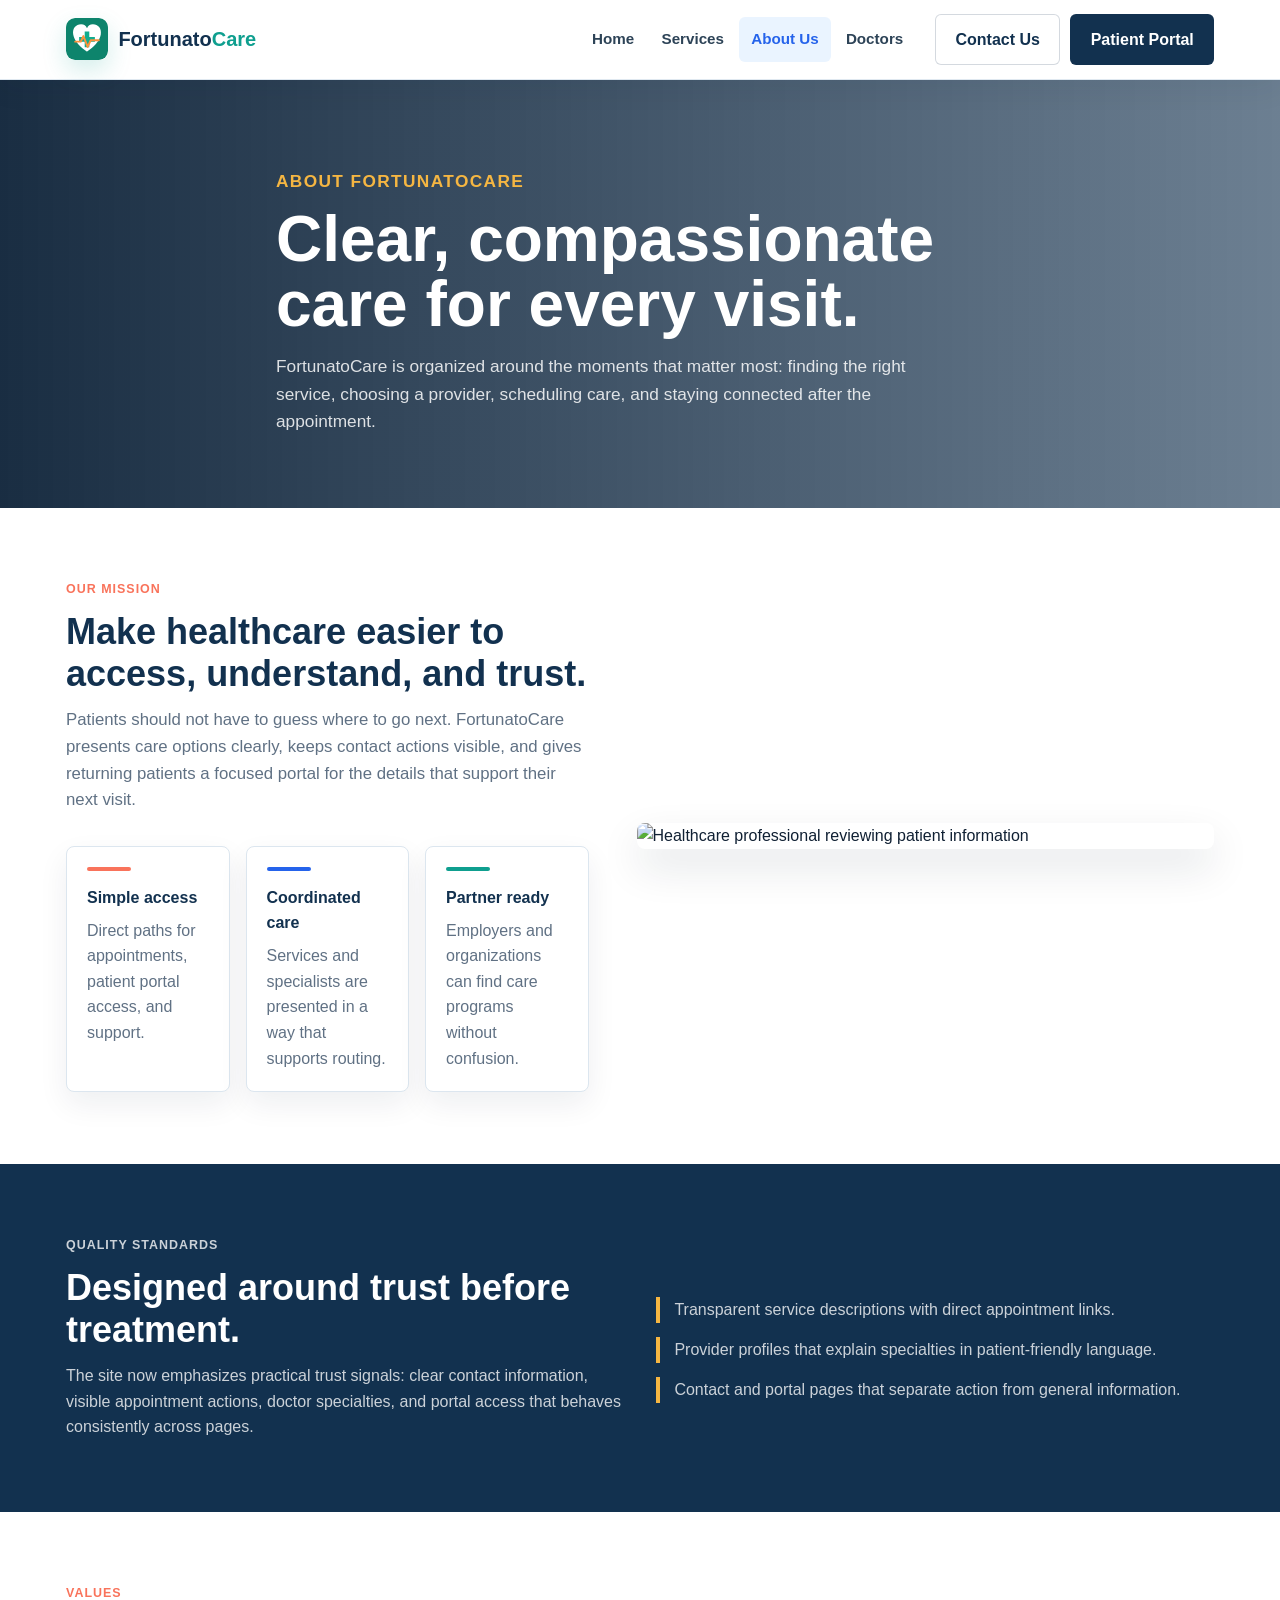
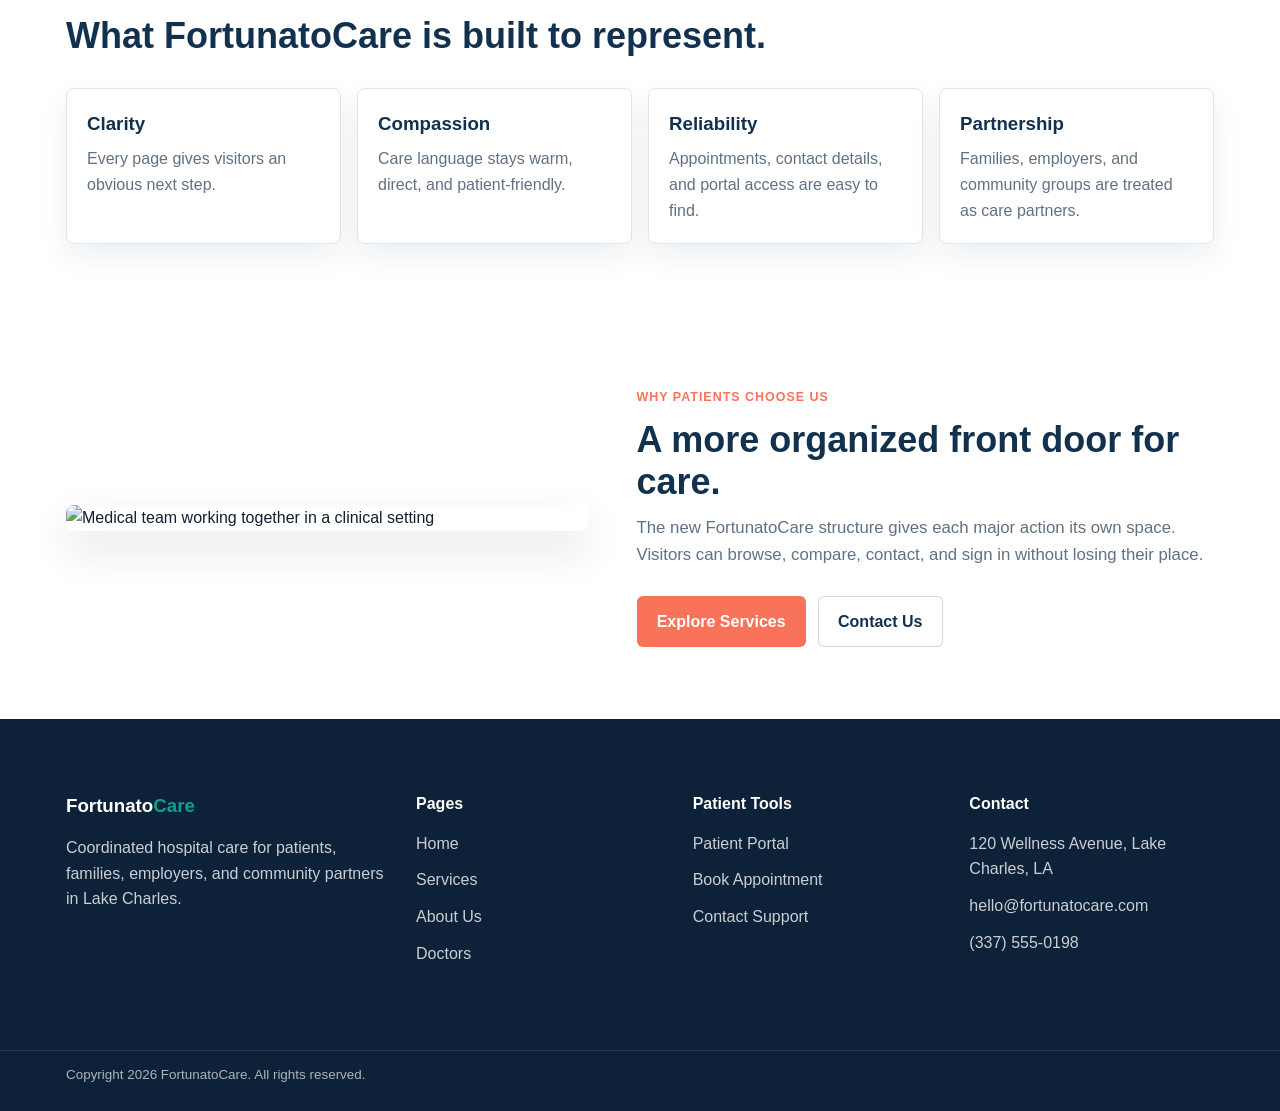
==== about.html @ ac628a7e "Improve FortunatoCare site structure and portal" ====
<!DOCTYPE html>
<html lang="en">
  <head>
    <meta charset="UTF-8" />
    <meta name="viewport" content="width=device-width, initial-scale=1.0" />
    <meta
      name="description"
      content="Learn about FortunatoCare's mission, patient-first care model, quality standards, and support for families and partner organizations."
    />
    <link rel="icon" type="image/svg+xml" href="assets/fortunatocare-symbol.svg" />
    <link rel="stylesheet" href="styles.css" />
    <script src="app.js" defer></script>
    <title>About Us | FortunatoCare</title>
  </head>
  <body>
    <header class="site-header">
      <nav class="section__container nav__container" aria-label="Primary navigation">
        <a class="nav__logo" href="index.html" aria-label="FortunatoCare home">
          <img src="assets/fortunatocare-symbol.svg" alt="" />
          <span>Fortunato<span>Care</span></span>
        </a>
        <button
          class="nav-toggle"
          type="button"
          aria-label="Open navigation menu"
          aria-controls="primary-navigation"
          aria-expanded="false"
          data-nav-toggle
        >
          <span></span>
        </button>
        <div class="nav-menu" id="primary-navigation">
          <ul class="nav__links">
            <li><a href="index.html">Home</a></li>
            <li><a href="services.html">Services</a></li>
            <li><a href="about.html" aria-current="page">About Us</a></li>
            <li><a href="doctors.html">Doctors</a></li>
          </ul>
          <div class="nav__actions">
            <a class="btn btn--ghost" href="contact.html">Contact Us</a>
            <a class="btn portal-button" href="portal.html">Patient Portal</a>
          </div>
        </div>
      </nav>
    </header>

    <main>
      <section class="page-hero page-hero--about">
        <div class="section__container page-hero__content">
          <p class="section__eyebrow">About FortunatoCare</p>
          <h1>Clear, compassionate care for every visit.</h1>
          <p>
            FortunatoCare is organized around the moments that matter most:
            finding the right service, choosing a provider, scheduling care, and
            staying connected after the appointment.
          </p>
        </div>
      </section>

      <section class="section__container split-grid">
        <div>
          <p class="section__eyebrow">Our mission</p>
          <h2 class="section__header">Make healthcare easier to access, understand, and trust.</h2>
          <p class="section__lead">
            Patients should not have to guess where to go next. FortunatoCare
            presents care options clearly, keeps contact actions visible, and
            gives returning patients a focused portal for the details that
            support their next visit.
          </p>
          <div class="feature-grid">
            <article class="feature-card">
              <div class="accent-line"></div>
              <strong>Simple access</strong>
              <p>Direct paths for appointments, patient portal access, and support.</p>
            </article>
            <article class="feature-card">
              <div class="accent-line accent-line--blue"></div>
              <strong>Coordinated care</strong>
              <p>Services and specialists are presented in a way that supports routing.</p>
            </article>
            <article class="feature-card">
              <div class="accent-line accent-line--teal"></div>
              <strong>Partner ready</strong>
              <p>Employers and organizations can find care programs without confusion.</p>
            </article>
          </div>
        </div>
        <img src="about.jpg" alt="Healthcare professional reviewing patient information" />
      </section>

      <section class="highlight-band">
        <div class="section__container highlight-grid">
          <div>
            <p class="section__eyebrow">Quality standards</p>
            <h2 class="section__header">Designed around trust before treatment.</h2>
            <p>
              The site now emphasizes practical trust signals: clear contact
              information, visible appointment actions, doctor specialties, and
              portal access that behaves consistently across pages.
            </p>
          </div>
          <ul class="highlight-list">
            <li>Transparent service descriptions with direct appointment links.</li>
            <li>Provider profiles that explain specialties in patient-friendly language.</li>
            <li>Contact and portal pages that separate action from general information.</li>
          </ul>
        </div>
      </section>

      <section class="section__container">
        <p class="section__eyebrow">Values</p>
        <h2 class="section__header">What FortunatoCare is built to represent.</h2>
        <div class="values-grid">
          <article class="value-card">
            <h3>Clarity</h3>
            <p>Every page gives visitors an obvious next step.</p>
          </article>
          <article class="value-card">
            <h3>Compassion</h3>
            <p>Care language stays warm, direct, and patient-friendly.</p>
          </article>
          <article class="value-card">
            <h3>Reliability</h3>
            <p>Appointments, contact details, and portal access are easy to find.</p>
          </article>
          <article class="value-card">
            <h3>Partnership</h3>
            <p>Families, employers, and community groups are treated as care partners.</p>
          </article>
        </div>
      </section>

      <section class="section__container split-grid">
        <img src="choose-us.webp" alt="Medical team working together in a clinical setting" />
        <div>
          <p class="section__eyebrow">Why patients choose us</p>
          <h2 class="section__header">A more organized front door for care.</h2>
          <p class="section__lead">
            The new FortunatoCare structure gives each major action its own
            space. Visitors can browse, compare, contact, and sign in without
            losing their place.
          </p>
          <div class="cta-actions">
            <a class="btn" href="services.html">Explore Services</a>
            <a class="btn btn--ghost" href="contact.html">Contact Us</a>
          </div>
        </div>
      </section>
    </main>

    <footer class="footer">
      <div class="section__container footer__container">
        <div>
          <h3>Fortunato<span>Care</span></h3>
          <p>
            Coordinated hospital care for patients, families, employers, and
            community partners in Lake Charles.
          </p>
        </div>
        <div>
          <h4>Pages</h4>
          <ul>
            <li><a href="index.html">Home</a></li>
            <li><a href="services.html">Services</a></li>
            <li><a href="about.html">About Us</a></li>
            <li><a href="doctors.html">Doctors</a></li>
          </ul>
        </div>
        <div>
          <h4>Patient Tools</h4>
          <ul>
            <li><a href="portal.html">Patient Portal</a></li>
            <li><a href="contact.html#appointment">Book Appointment</a></li>
            <li><a href="contact.html">Contact Support</a></li>
          </ul>
        </div>
        <div>
          <h4>Contact</h4>
          <p>120 Wellness Avenue, Lake Charles, LA</p>
          <p>hello@fortunatocare.com</p>
          <p>(337) 555-0198</p>
        </div>
      </div>
      <div class="footer__bar">
        <div class="footer__bar__content">
          <p>Copyright 2026 FortunatoCare. All rights reserved.</p>
        </div>
      </div>
    </footer>
  </body>
</html>
---- styles.css ----
:root {
  --ink: #102033;
  --muted: #607184;
  --navy: #12314f;
  --navy-dark: #0d2238;
  --blue: #2563eb;
  --sky: #eaf4ff;
  --teal: #0f9f8f;
  --teal-soft: #e8f8f5;
  --coral: #f9735b;
  --amber: #f5b642;
  --white: #ffffff;
  --surface: #f7f9fc;
  --line: #dce6ef;
  --shadow: 0 18px 42px rgba(16, 32, 51, 0.12);
  --max-width: 1180px;
}

* {
  box-sizing: border-box;
  margin: 0;
  padding: 0;
}

html {
  scroll-behavior: smooth;
}

body {
  min-height: 100vh;
  color: var(--ink);
  background: var(--white);
  font-family: "Segoe UI", Arial, Helvetica, sans-serif;
  line-height: 1.6;
}

img {
  display: block;
  width: 100%;
}

a {
  color: inherit;
  text-decoration: none;
}

button,
input,
textarea {
  font: inherit;
}

.section__container {
  max-width: var(--max-width);
  margin: 0 auto;
  padding: 4.5rem 1rem;
}

.section__eyebrow {
  margin-bottom: 0.7rem;
  color: var(--coral);
  font-size: 0.78rem;
  font-weight: 800;
  letter-spacing: 0.08em;
  text-transform: uppercase;
}

.section__header {
  margin-bottom: 0.8rem;
  color: var(--navy);
  font-size: 2.25rem;
  line-height: 1.15;
}

.section__lead {
  max-width: 700px;
  color: var(--muted);
  font-size: 1.05rem;
}

.btn {
  display: inline-flex;
  align-items: center;
  justify-content: center;
  min-height: 44px;
  border: 1px solid transparent;
  border-radius: 6px;
  padding: 0.75rem 1.2rem;
  color: var(--white);
  background: var(--coral);
  font-weight: 800;
  cursor: pointer;
  transition: background 0.2s ease, border-color 0.2s ease, color 0.2s ease,
    transform 0.2s ease;
}

.btn:hover,
.btn:focus-visible {
  color: var(--white);
  background: #e35d44;
  transform: translateY(-1px);
}

.btn--secondary {
  color: var(--white);
  background: var(--blue);
}

.btn--secondary:hover,
.btn--secondary:focus-visible {
  background: #1d4ed8;
}

.btn--ghost {
  border-color: rgba(18, 49, 79, 0.18);
  color: var(--navy);
  background: var(--white);
}

.btn--ghost:hover,
.btn--ghost:focus-visible {
  border-color: var(--blue);
  color: var(--blue);
  background: var(--sky);
}

.site-header {
  position: sticky;
  top: 0;
  z-index: 40;
  border-bottom: 1px solid rgba(220, 230, 239, 0.9);
  background: rgba(255, 255, 255, 0.96);
  box-shadow: 0 10px 28px rgba(16, 32, 51, 0.06);
  backdrop-filter: blur(14px);
}

.nav__container {
  display: flex;
  align-items: center;
  justify-content: space-between;
  gap: 1.25rem;
  padding: 0.85rem 1rem;
}

.nav__logo {
  display: inline-flex;
  align-items: center;
  gap: 0.65rem;
  color: var(--navy);
  font-size: 1.25rem;
  font-weight: 900;
}

.nav__logo img {
  width: 42px;
  height: 42px;
  border-radius: 8px;
  box-shadow: 0 10px 24px rgba(15, 159, 143, 0.18);
}

.nav__logo span span {
  color: var(--teal);
}

.nav-menu {
  display: flex;
  align-items: center;
  gap: 1.25rem;
}

.nav__links {
  display: flex;
  align-items: center;
  gap: 0.2rem;
  list-style: none;
}

.nav__links a {
  display: inline-flex;
  border-radius: 6px;
  padding: 0.65rem 0.75rem;
  color: #2d4357;
  font-size: 0.95rem;
  font-weight: 800;
}

.nav__links a:hover,
.nav__links a:focus-visible,
.nav__links a[aria-current="page"] {
  color: var(--blue);
  background: var(--sky);
}

.nav__actions {
  display: flex;
  align-items: center;
  gap: 0.65rem;
}

.portal-button {
  color: var(--white);
  background: var(--navy);
}

.portal-button:hover,
.portal-button:focus-visible {
  background: var(--blue);
}

.nav-toggle {
  display: none;
  width: 44px;
  height: 44px;
  border: 1px solid var(--line);
  border-radius: 6px;
  background: var(--white);
  cursor: pointer;
}

.nav-toggle span,
.nav-toggle::before,
.nav-toggle::after {
  display: block;
  width: 20px;
  height: 2px;
  margin: 4px auto;
  border-radius: 999px;
  background: var(--navy);
  content: "";
}

.hero {
  color: var(--white);
  background:
    linear-gradient(90deg, rgba(13, 34, 56, 0.95), rgba(18, 49, 79, 0.72)),
    url("us.jpg") center / cover no-repeat;
}

.hero__container {
  display: grid;
  grid-template-columns: minmax(0, 1.05fr) minmax(320px, 0.85fr);
  align-items: center;
  gap: 3rem;
  min-height: calc(100vh - 78px);
  padding-top: 3.5rem;
  padding-bottom: 3.5rem;
}

.hero .section__eyebrow,
.page-hero .section__eyebrow {
  color: var(--amber);
}

.hero h1,
.page-hero h1 {
  max-width: 780px;
  color: var(--white);
  font-size: 4rem;
  line-height: 1.02;
}

.hero__content p {
  max-width: 650px;
  margin-top: 1.1rem;
  color: rgba(255, 255, 255, 0.86);
  font-size: 1.15rem;
}

.hero__actions,
.cta-actions {
  display: flex;
  flex-wrap: wrap;
  gap: 0.75rem;
  margin-top: 1.7rem;
}

.hero__proof {
  display: grid;
  grid-template-columns: repeat(3, 1fr);
  gap: 0.75rem;
  margin-top: 2rem;
}

.hero__proof div {
  border: 1px solid rgba(255, 255, 255, 0.18);
  border-radius: 8px;
  padding: 0.9rem;
  background: rgba(255, 255, 255, 0.1);
}

.hero__proof strong {
  display: block;
  color: var(--white);
  font-size: 1.35rem;
}

.hero__proof span {
  color: rgba(255, 255, 255, 0.78);
  font-size: 0.85rem;
}

.form-panel {
  border: 1px solid rgba(220, 230, 239, 0.92);
  border-radius: 8px;
  padding: 1.35rem;
  background: var(--white);
  color: var(--ink);
  box-shadow: var(--shadow);
}

.form-panel h2,
.form-panel h3,
.form-panel h4 {
  margin-bottom: 0.35rem;
  color: var(--navy);
  font-size: 1.45rem;
}

.form-panel > p {
  margin-bottom: 1rem;
  color: var(--muted);
}

.appointment-form {
  display: grid;
  gap: 0.9rem;
}

.appointment-form label,
.portal-form label {
  display: grid;
  gap: 0.35rem;
  color: var(--ink);
  font-size: 0.9rem;
  font-weight: 800;
}

.appointment-form input,
.appointment-form textarea,
.portal-form input {
  width: 100%;
  border: 1px solid var(--line);
  border-radius: 6px;
  padding: 0.85rem 0.95rem;
  color: var(--ink);
  background: #fbfdff;
}

.appointment-form textarea {
  min-height: 96px;
  resize: vertical;
}

.appointment-form input:focus-visible,
.appointment-form textarea:focus-visible,
.portal-form input:focus-visible,
.portal-tabs button:focus-visible,
.nav-toggle:focus-visible,
.btn:focus-visible {
  outline: 3px solid rgba(37, 99, 235, 0.22);
  outline-offset: 2px;
}

.appointment__hint {
  color: var(--muted);
  font-size: 0.84rem;
}

.appointment__confirmation {
  display: grid;
  gap: 0.25rem;
  border-left: 4px solid var(--teal);
  border-radius: 6px;
  padding: 0.8rem 0.9rem;
  background: var(--teal-soft);
}

.appointment__confirmation[hidden] {
  display: none;
}

.appointment__confirmation strong {
  color: var(--navy);
}

.appointment__confirmation span {
  color: var(--muted);
}

.image-strip {
  background: var(--surface);
}

.image-strip__grid {
  display: grid;
  grid-template-columns: 1fr 1fr 1fr;
  gap: 1rem;
}

.image-strip__grid img {
  height: 240px;
  border-radius: 8px;
  object-fit: cover;
  box-shadow: var(--shadow);
}

.split-grid {
  display: grid;
  grid-template-columns: minmax(0, 0.95fr) minmax(0, 1.05fr);
  align-items: center;
  gap: 3rem;
}

.split-grid img {
  border-radius: 8px;
  box-shadow: var(--shadow);
}

.feature-grid,
.service__grid,
.doctors__grid,
.values-grid,
.contact-grid,
.portal-benefit-grid {
  display: grid;
  gap: 1rem;
}

.feature-grid {
  grid-template-columns: repeat(3, 1fr);
  margin-top: 2rem;
}

.feature-card,
.service__card,
.doctors__card,
.value-card,
.contact-card,
.portal-benefit-card,
.faq-item {
  border: 1px solid var(--line);
  border-radius: 8px;
  background: var(--white);
  box-shadow: 0 12px 30px rgba(16, 32, 51, 0.07);
}

.feature-card,
.value-card,
.contact-card,
.portal-benefit-card,
.faq-item {
  padding: 1.25rem;
}

.feature-card strong,
.service__card h3,
.service__card h4,
.value-card h3,
.contact-card h3,
.portal-benefit-card h3,
.faq-item h3 {
  color: var(--navy);
}

.feature-card p,
.service__card p,
.value-card p,
.contact-card p,
.portal-benefit-card p,
.faq-item p {
  margin-top: 0.45rem;
  color: var(--muted);
}

.accent-line {
  width: 44px;
  height: 4px;
  margin-bottom: 0.85rem;
  border-radius: 999px;
  background: var(--coral);
}

.accent-line--blue {
  background: var(--blue);
}

.accent-line--teal {
  background: var(--teal);
}

.page-hero {
  color: var(--white);
  background:
    linear-gradient(90deg, rgba(13, 34, 56, 0.95), rgba(18, 49, 79, 0.64)),
    url("choose-us.webp") center / cover no-repeat;
}

.page-hero--about {
  background:
    linear-gradient(90deg, rgba(13, 34, 56, 0.95), rgba(18, 49, 79, 0.62)),
    url("about.jpg") center / cover no-repeat;
}

.page-hero--doctors {
  background:
    linear-gradient(90deg, rgba(13, 34, 56, 0.95), rgba(18, 49, 79, 0.62)),
    url("us.jpg") center / cover no-repeat;
}

.page-hero--contact {
  background:
    linear-gradient(90deg, rgba(13, 34, 56, 0.95), rgba(18, 49, 79, 0.62)),
    url("choose-us.webp") center / cover no-repeat;
}

.page-hero--portal {
  background:
    linear-gradient(90deg, rgba(13, 34, 56, 0.96), rgba(37, 99, 235, 0.56)),
    url("about.jpg") center / cover no-repeat;
}

.page-hero__content {
  max-width: 760px;
}

.page-hero p {
  max-width: 690px;
  margin-top: 1rem;
  color: rgba(255, 255, 255, 0.84);
  font-size: 1.08rem;
}

.service__grid {
  grid-template-columns: repeat(3, 1fr);
  margin-top: 2.3rem;
}

.service__card {
  display: flex;
  min-height: 100%;
  flex-direction: column;
  padding: 1.35rem;
}

.service__card h3,
.service__card h4 {
  font-size: 1.1rem;
}

.service__card a,
.inline-link {
  display: inline-flex;
  align-items: center;
  margin-top: auto;
  padding-top: 1rem;
  color: var(--blue);
  font-weight: 900;
}

.service__card a:hover,
.inline-link:hover {
  color: var(--coral);
}

.service-label {
  display: inline-flex;
  width: fit-content;
  margin-bottom: 1rem;
  border-radius: 999px;
  padding: 0.35rem 0.65rem;
  color: var(--navy);
  background: var(--sky);
  font-size: 0.76rem;
  font-weight: 900;
}

.service__card:nth-child(2n) .service-label {
  background: var(--teal-soft);
}

.service__card:nth-child(3n) .service-label {
  background: #fff3df;
}

.highlight-band {
  color: var(--white);
  background: var(--navy);
}

.highlight-band .section__header,
.highlight-band h2,
.highlight-band h3 {
  color: var(--white);
}

.highlight-band p,
.highlight-band li {
  color: rgba(255, 255, 255, 0.78);
}

.highlight-grid {
  display: grid;
  grid-template-columns: 1fr 1fr;
  gap: 2rem;
  align-items: center;
}

.highlight-list {
  display: grid;
  gap: 0.9rem;
  margin-top: 1.5rem;
  list-style: none;
}

.highlight-list li {
  border-left: 4px solid var(--amber);
  padding-left: 0.9rem;
}

.portal-preview {
  background: var(--surface);
}

.portal-preview__grid {
  display: grid;
  grid-template-columns: minmax(0, 0.9fr) minmax(320px, 1.1fr);
  align-items: center;
  gap: 2.5rem;
}

.portal__panel {
  display: grid;
  gap: 0.85rem;
  border: 1px solid var(--line);
  border-radius: 8px;
  padding: 1.1rem;
  background: linear-gradient(135deg, #ffffff, #f3f8ff);
  box-shadow: var(--shadow);
}

.portal__panel__top,
.portal-row {
  border: 1px solid var(--line);
  border-radius: 8px;
  padding: 0.9rem;
  background: var(--white);
}

.portal__panel__top {
  display: flex;
  align-items: center;
  justify-content: space-between;
  gap: 1rem;
}

.portal__panel__top span,
.portal-row span {
  color: var(--blue);
  font-size: 0.75rem;
  font-weight: 900;
  letter-spacing: 0.06em;
  text-transform: uppercase;
}

.portal-row {
  display: grid;
  gap: 0.25rem;
}

.portal-row strong {
  color: var(--navy);
}

.portal-row small {
  color: var(--muted);
}

.portal-row--accent {
  border-color: rgba(249, 115, 91, 0.25);
  background: #fff4f1;
}

.doctors__grid {
  grid-template-columns: repeat(3, 1fr);
  margin-top: 2rem;
}

.doctors__card {
  overflow: hidden;
  text-align: left;
}

.doctors__card img {
  aspect-ratio: 4 / 3;
  object-fit: cover;
}

.doctor-card__body {
  display: grid;
  gap: 0.55rem;
  padding: 1rem;
}

.doctor-role {
  color: var(--blue);
  font-weight: 900;
}

.doctor-tags {
  display: flex;
  flex-wrap: wrap;
  gap: 0.45rem;
  margin-top: 0.4rem;
}

.doctor-tags span {
  border-radius: 999px;
  padding: 0.35rem 0.6rem;
  color: var(--navy);
  background: var(--sky);
  font-size: 0.76rem;
  font-weight: 800;
}

.values-grid {
  grid-template-columns: repeat(4, 1fr);
  margin-top: 2rem;
}

.contact-grid {
  grid-template-columns: minmax(0, 0.8fr) minmax(360px, 1.2fr);
  align-items: start;
}

.contact-list {
  display: grid;
  gap: 0.9rem;
  margin-top: 1rem;
}

.contact-card {
  display: grid;
  gap: 0.2rem;
}

.contact-card span {
  color: var(--blue);
  font-size: 0.8rem;
  font-weight: 900;
  letter-spacing: 0.06em;
  text-transform: uppercase;
}

.map-panel {
  min-height: 280px;
  border: 1px solid var(--line);
  border-radius: 8px;
  padding: 1.25rem;
  background:
    linear-gradient(135deg, rgba(234, 244, 255, 0.92), rgba(232, 248, 245, 0.92)),
    repeating-linear-gradient(
      45deg,
      rgba(18, 49, 79, 0.08) 0,
      rgba(18, 49, 79, 0.08) 1px,
      transparent 1px,
      transparent 18px
    );
}

.map-pin {
  width: fit-content;
  border-radius: 999px;
  padding: 0.45rem 0.75rem;
  color: var(--white);
  background: var(--coral);
  font-weight: 900;
}

.faq-grid {
  display: grid;
  grid-template-columns: repeat(3, 1fr);
  gap: 1rem;
  margin-top: 2rem;
}

.portal-page-grid {
  display: grid;
  grid-template-columns: minmax(0, 0.9fr) minmax(360px, 1.1fr);
  align-items: start;
  gap: 2rem;
}

.portal-hero {
  color: var(--white);
  background: linear-gradient(135deg, var(--navy-dark), var(--navy) 56%, #1e4f92);
}

.portal-hero .portal-page-grid {
  align-items: center;
  min-height: calc(100vh - 78px);
}

.portal-hero h1 {
  max-width: 760px;
  color: var(--white);
  font-size: 3.6rem;
  line-height: 1.05;
}

.portal-hero .section__lead {
  color: rgba(255, 255, 255, 0.82);
}

.portal-hero .feature-card {
  border-color: rgba(255, 255, 255, 0.16);
  background: rgba(255, 255, 255, 0.08);
  box-shadow: none;
}

.portal-hero .feature-card strong {
  color: var(--white);
}

.portal-hero .feature-card p {
  color: rgba(255, 255, 255, 0.74);
}

.portal-auth-card {
  border: 1px solid var(--line);
  border-radius: 8px;
  padding: 1.2rem;
  background: var(--white);
  color: var(--ink);
  box-shadow: var(--shadow);
}

.portal-auth-card h2 {
  color: var(--navy);
}

.portal-status {
  margin-top: 1rem;
  border-left: 4px solid var(--blue);
  border-radius: 6px;
  padding: 0.85rem 0.95rem;
  color: var(--navy);
  background: var(--sky);
  font-weight: 900;
}

.portal-tabs {
  display: grid;
  grid-template-columns: repeat(2, 1fr);
  gap: 0.5rem;
  margin: 1.1rem 0;
}

.portal-tabs button {
  border: 1px solid var(--line);
  border-radius: 6px;
  padding: 0.75rem;
  color: var(--navy);
  background: var(--white);
  font-weight: 900;
  cursor: pointer;
}

.portal-tabs button.is-active {
  color: var(--white);
  background: var(--blue);
}

.portal-form {
  display: grid;
  gap: 0.95rem;
}

.portal-form[hidden],
.portal-dashboard[hidden] {
  display: none;
}

.verify-form p {
  border: 1px dashed rgba(37, 99, 235, 0.35);
  border-radius: 6px;
  padding: 0.8rem;
  color: var(--navy);
  background: var(--sky);
  font-weight: 900;
}

.portal-form-actions {
  display: flex;
  flex-wrap: wrap;
  gap: 0.65rem;
}

.portal-dashboard {
  display: grid;
  gap: 0.9rem;
}

.portal-dashboard__header {
  border-radius: 8px;
  padding: 1rem;
  color: var(--white);
  background: var(--navy);
}

.portal-dashboard__header span {
  display: block;
  color: rgba(255, 255, 255, 0.72);
  font-size: 0.85rem;
}

.portal-dashboard__grid {
  display: grid;
  grid-template-columns: repeat(2, 1fr);
  gap: 0.75rem;
}

.portal-dashboard__item {
  border: 1px solid var(--line);
  border-radius: 8px;
  padding: 0.85rem;
  background: var(--surface);
}

.portal-dashboard__item span {
  color: var(--blue);
  font-size: 0.76rem;
  font-weight: 900;
  text-transform: uppercase;
}

.portal-dashboard__item strong {
  display: block;
  margin-top: 0.3rem;
  color: var(--navy);
}

.portal-dashboard__item p {
  margin-top: 0.25rem;
  color: var(--muted);
}

.portal-benefit-grid {
  grid-template-columns: repeat(3, 1fr);
  margin-top: 2rem;
}

.footer {
  color: rgba(255, 255, 255, 0.78);
  background: var(--navy-dark);
}

.footer__container {
  display: grid;
  grid-template-columns: 1.3fr repeat(3, 1fr);
  gap: 2rem;
}

.footer h3,
.footer h4 {
  margin-bottom: 0.85rem;
  color: var(--white);
}

.footer h3 span {
  color: var(--teal);
}

.footer p,
.footer li {
  margin-bottom: 0.7rem;
}

.footer ul {
  list-style: none;
}

.footer a:hover,
.footer a:focus-visible {
  color: var(--amber);
}

.footer__bar {
  border-top: 1px solid rgba(255, 255, 255, 0.1);
}

.footer__bar__content {
  max-width: var(--max-width);
  margin: 0 auto;
  padding: 0.85rem 1rem;
  color: rgba(255, 255, 255, 0.66);
  font-size: 0.84rem;
}

@media (width < 980px) {
  .hero__container,
  .split-grid,
  .highlight-grid,
  .portal-preview__grid,
  .portal-page-grid,
  .contact-grid {
    grid-template-columns: 1fr;
  }

  .hero__container {
    min-height: auto;
  }

  .feature-grid,
  .service__grid,
  .doctors__grid,
  .values-grid,
  .portal-benefit-grid,
  .faq-grid {
    grid-template-columns: repeat(2, 1fr);
  }

  .footer__container {
    grid-template-columns: repeat(2, 1fr);
  }
}

@media (width < 820px) {
  .nav-toggle {
    display: block;
  }

  .nav-menu {
    position: absolute;
    left: 1rem;
    right: 1rem;
    top: calc(100% + 0.5rem);
    display: none;
    border: 1px solid var(--line);
    border-radius: 8px;
    padding: 1rem;
    background: var(--white);
    box-shadow: var(--shadow);
  }

  .nav-menu.is-open {
    display: grid;
    gap: 1rem;
  }

  .nav__links {
    display: grid;
    gap: 0.25rem;
  }

  .nav__actions {
    flex-wrap: wrap;
  }

  .hero h1,
  .page-hero h1,
  .portal-hero h1 {
    font-size: 2.65rem;
  }

  .hero__proof {
    grid-template-columns: 1fr;
  }

  .image-strip__grid {
    grid-template-columns: 1fr;
  }

  .image-strip__grid img {
    height: 220px;
  }
}

@media (width < 620px) {
  .section__container {
    padding: 3.4rem 1rem;
  }

  .nav__container {
    padding: 0.75rem 1rem;
  }

  .nav__logo {
    font-size: 1.08rem;
  }

  .hero h1,
  .page-hero h1,
  .portal-hero h1 {
    font-size: 2.25rem;
  }

  .section__header {
    font-size: 1.85rem;
  }

  .feature-grid,
  .service__grid,
  .doctors__grid,
  .values-grid,
  .portal-benefit-grid,
  .faq-grid,
  .portal-dashboard__grid {
    grid-template-columns: 1fr;
  }

  .footer__container {
    grid-template-columns: 1fr;
  }

  .portal-tabs {
    grid-template-columns: 1fr;
  }
}
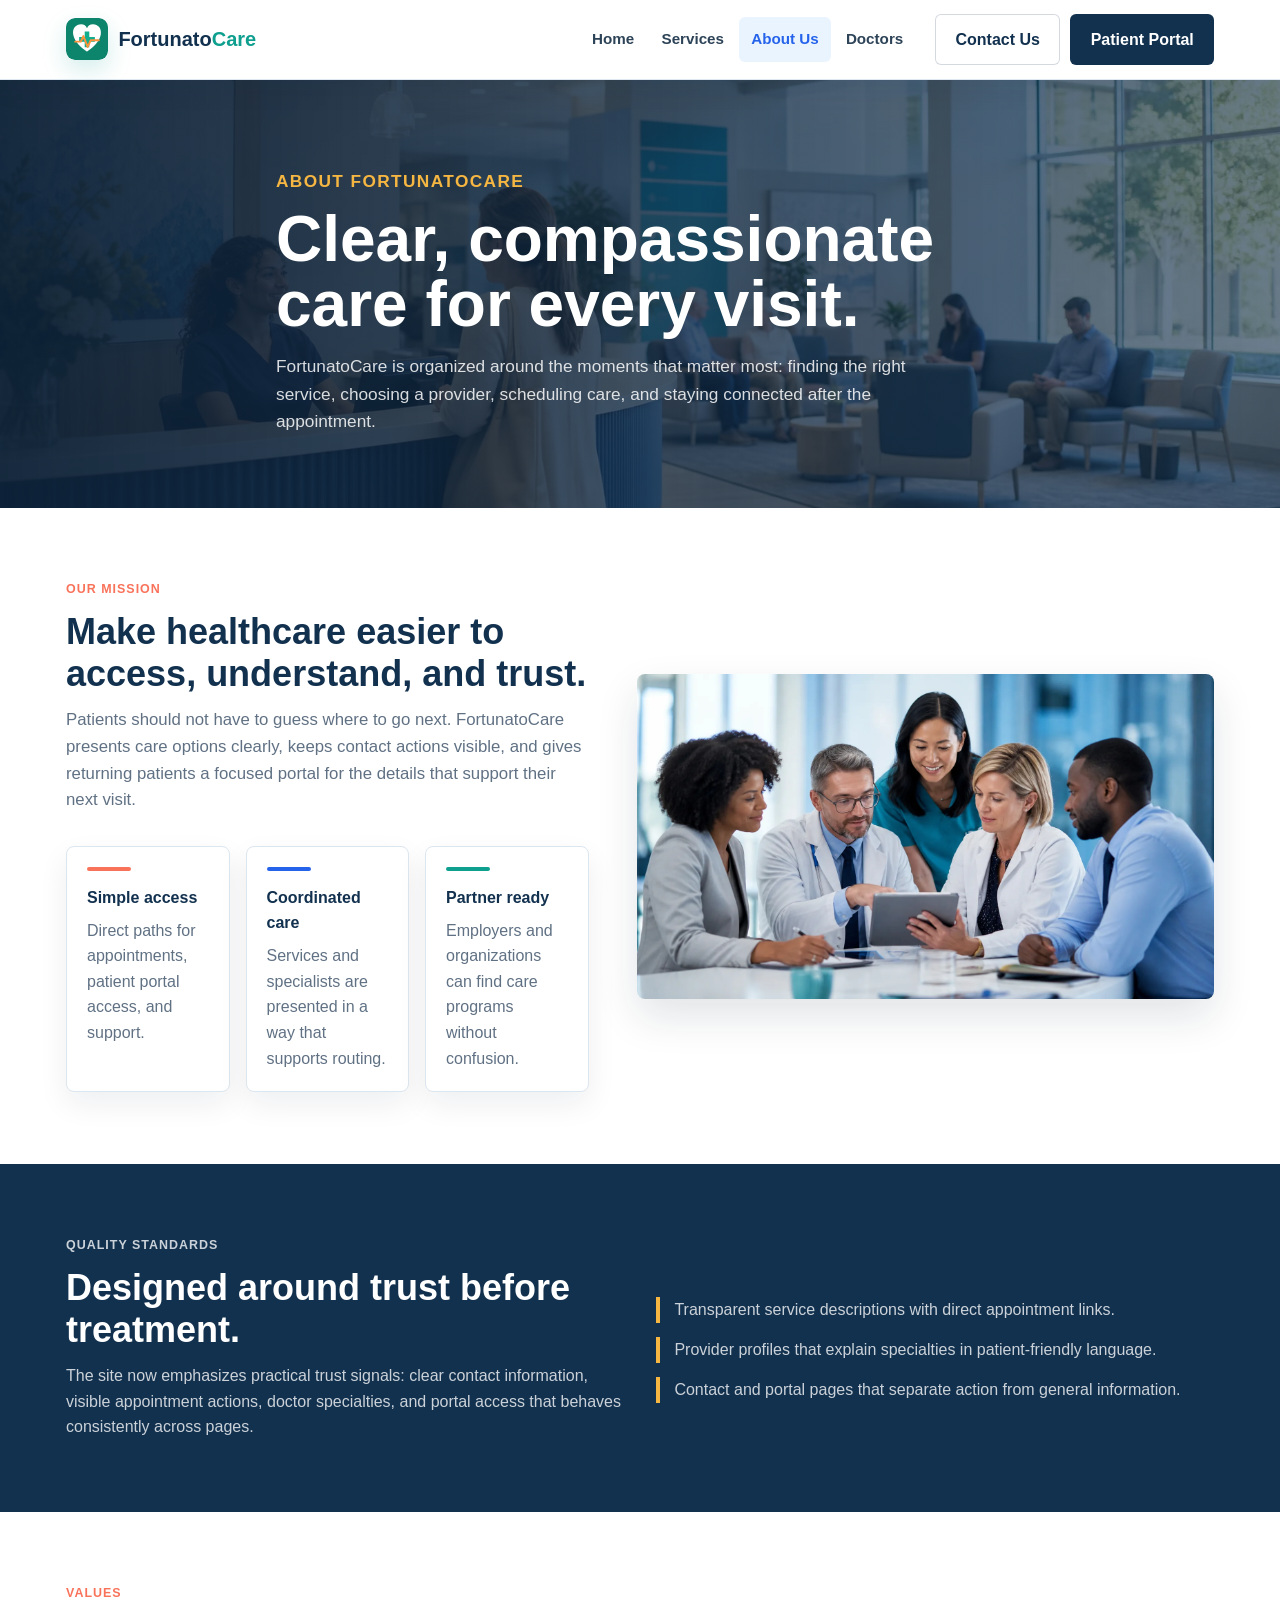
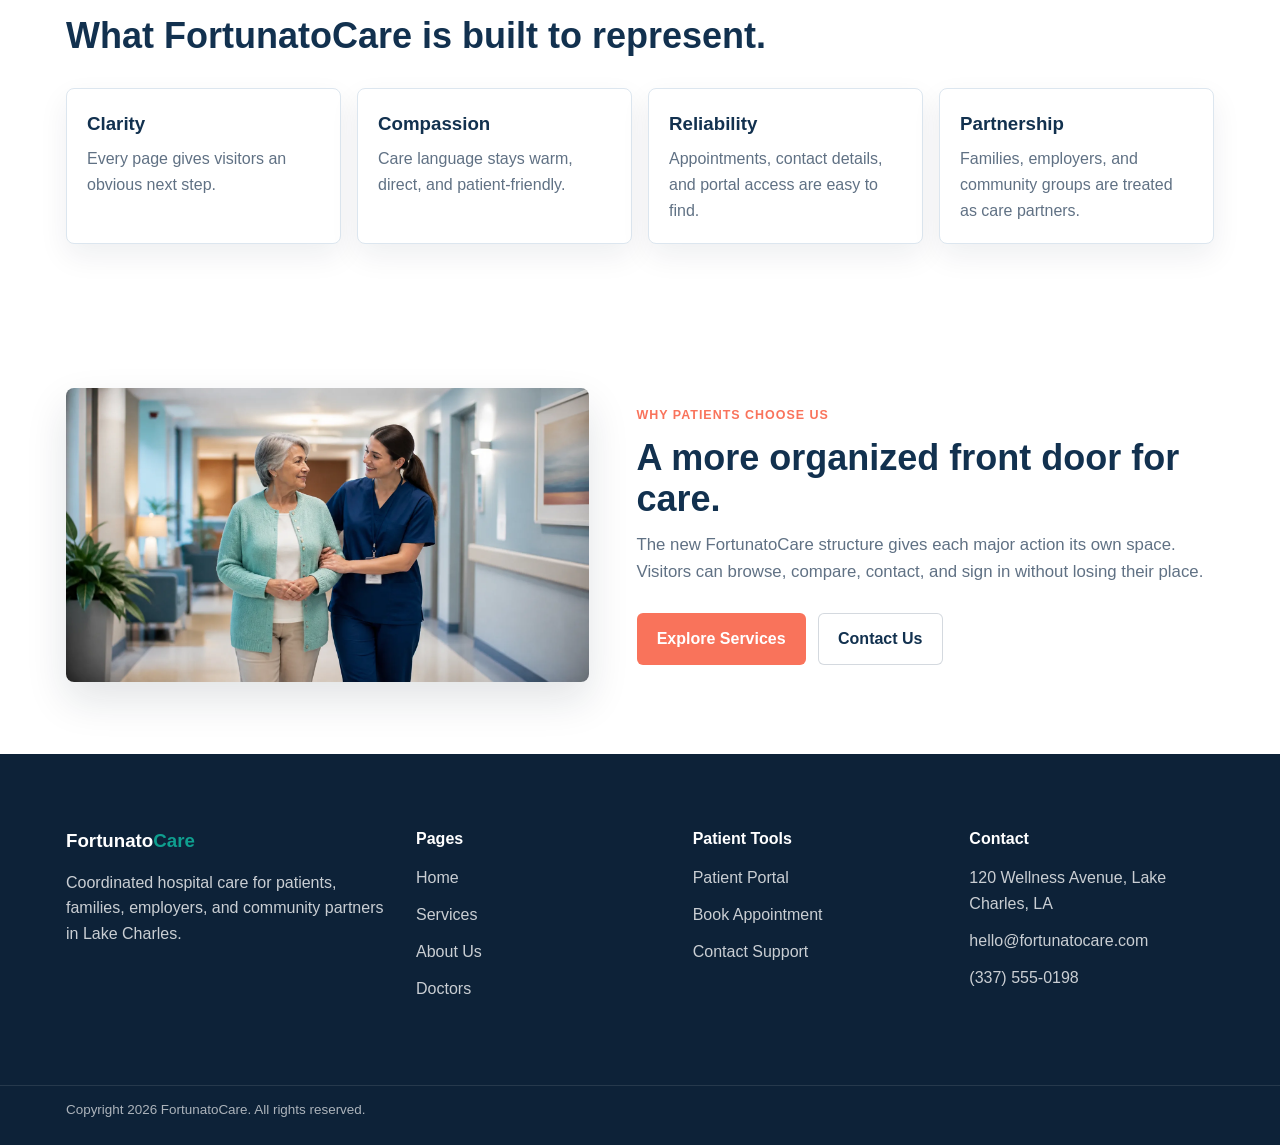
==== commit 3dee86d8: "Use distinct FortunatoCare site images" ====
--- a/about.html
+++ b/about.html
@@ -85,7 +85,10 @@
             </article>
           </div>
         </div>
-        <img src="about.jpg" alt="Healthcare professional reviewing patient information" />
+        <img
+          src="assets/about-care-planning.webp"
+          alt="FortunatoCare clinical leadership team reviewing a care plan together"
+        />
       </section>
 
       <section class="highlight-band">
@@ -131,7 +134,10 @@
       </section>
 
       <section class="section__container split-grid">
-        <img src="choose-us.webp" alt="Medical team working together in a clinical setting" />
+        <img
+          src="assets/about-patient-support.webp"
+          alt="FortunatoCare nurse supporting a patient through the hospital"
+        />
         <div>
           <p class="section__eyebrow">Why patients choose us</p>
           <h2 class="section__header">A more organized front door for care.</h2>
--- a/styles.css
+++ b/styles.css
@@ -492,31 +492,29 @@
   color: var(--white);
   background:
     linear-gradient(90deg, rgba(13, 34, 56, 0.95), rgba(18, 49, 79, 0.64)),
-    url("choose-us.webp") center / cover no-repeat;
+    url("assets/services-hero.webp") center / cover no-repeat;
 }
 
 .page-hero--about {
   background:
     linear-gradient(90deg, rgba(13, 34, 56, 0.95), rgba(18, 49, 79, 0.62)),
-    url("about.jpg") center / cover no-repeat;
+    url("assets/about-reception-hero.webp") center / cover no-repeat;
 }
 
 .page-hero--doctors {
   background:
     linear-gradient(90deg, rgba(13, 34, 56, 0.95), rgba(18, 49, 79, 0.62)),
-    url("us.jpg") center / cover no-repeat;
+    url("assets/doctors-hero.webp") center / cover no-repeat;
 }
 
 .page-hero--contact {
   background:
     linear-gradient(90deg, rgba(13, 34, 56, 0.95), rgba(18, 49, 79, 0.62)),
-    url("choose-us.webp") center / cover no-repeat;
+    url("assets/contact-support.webp") center / cover no-repeat;
 }
 
 .page-hero--portal {
-  background:
-    linear-gradient(90deg, rgba(13, 34, 56, 0.96), rgba(37, 99, 235, 0.56)),
-    url("about.jpg") center / cover no-repeat;
+  background: linear-gradient(135deg, rgba(13, 34, 56, 0.98), rgba(37, 99, 235, 0.66));
 }
 
 .page-hero__content {
